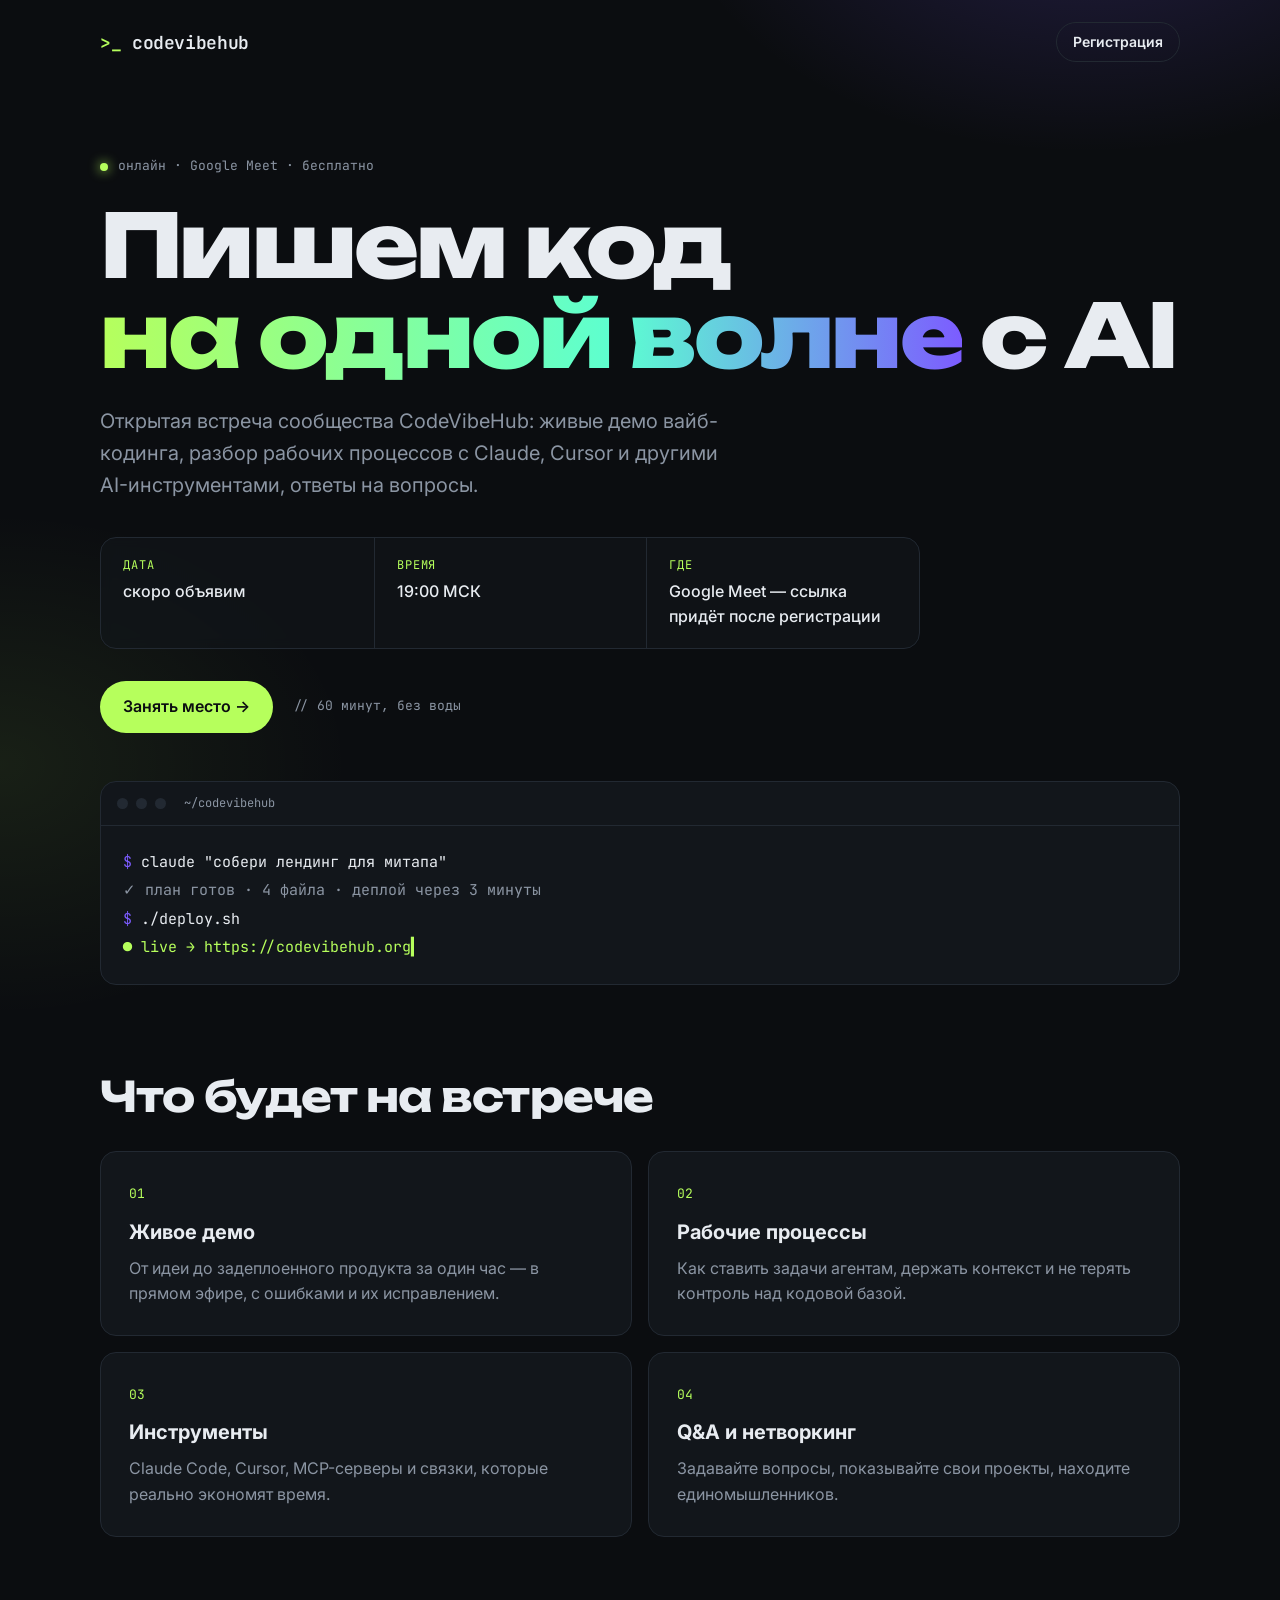
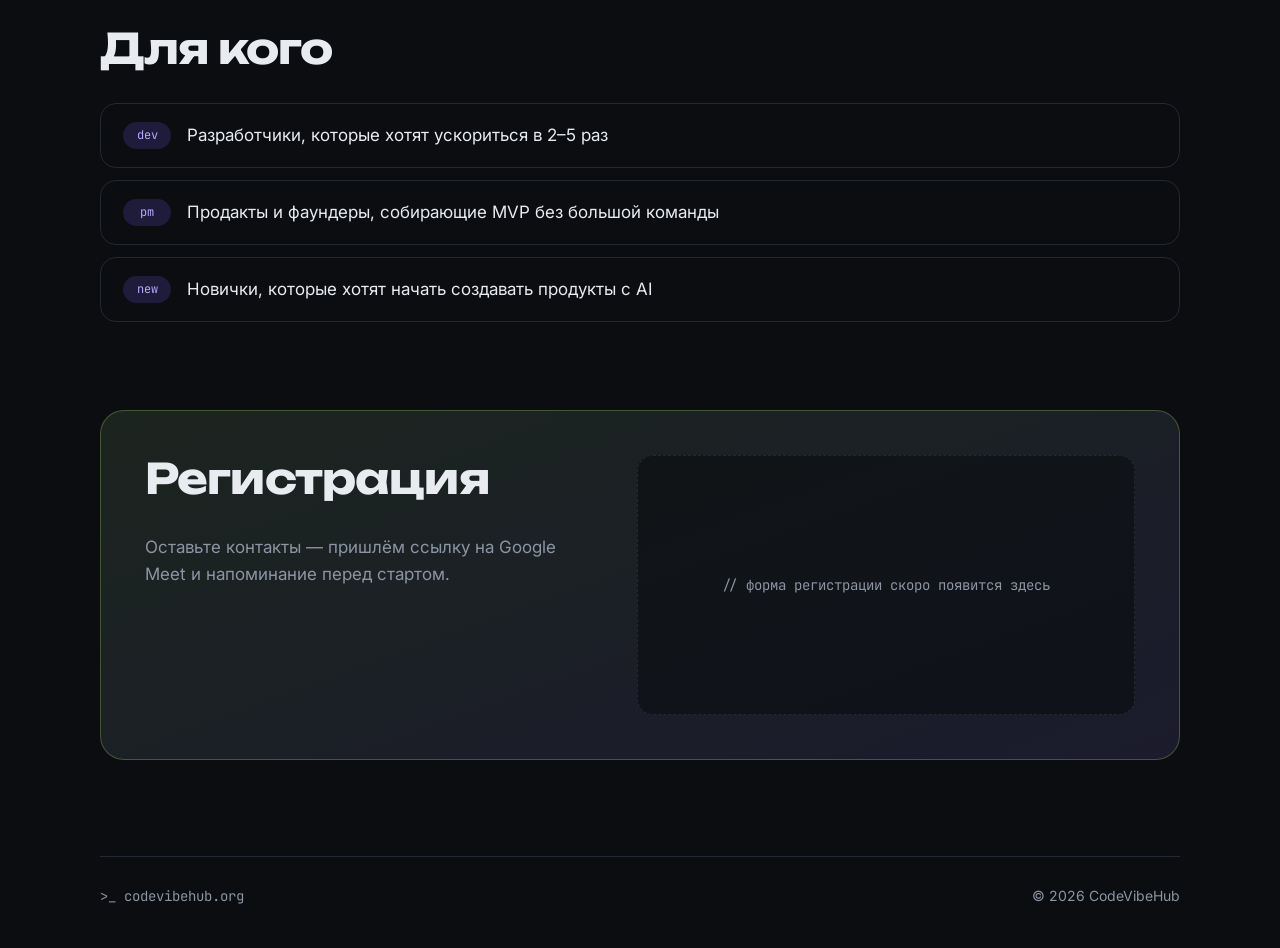
==== static/index.html @ 64872ae3 "Landing page, FastAPI app with PostgreSQL, Docker deploy" ====
<!doctype html>
<html lang="ru">
<head>
  <meta charset="utf-8">
  <meta name="viewport" content="width=device-width, initial-scale=1">
  <title>CodeVibeHub — онлайн-встреча</title>
  <meta name="description" content="CodeVibeHub — сообщество вайб-кодинга. Регистрируйтесь на бесплатную онлайн-встречу в Google Meet.">
  <meta property="og:title" content="CodeVibeHub — онлайн-встреча">
  <meta property="og:description" content="Пишем код вместе с AI. Бесплатная встреча в Google Meet.">
  <meta property="og:type" content="website">
  <meta property="og:url" content="https://codevibehub.org/">
  <meta property="og:image" content="https://codevibehub.org/static/ico.jpg">
  <link rel="icon" href="/static/ico.jpg" type="image/jpeg">
  <link rel="apple-touch-icon" href="/static/ico.jpg">
  <link rel="preconnect" href="https://fonts.googleapis.com">
  <link rel="preconnect" href="https://fonts.gstatic.com" crossorigin>
  <link href="https://fonts.googleapis.com/css2?family=JetBrains+Mono:wght@400;600&family=Unbounded:wght@500;700;800&family=Inter:wght@400;500;600&display=swap" rel="stylesheet">
  <link rel="stylesheet" href="/static/styles.css">
</head>
<body>
  <header class="nav wrap">
    <a href="/" class="logo"><span class="prompt">&gt;_</span> codevibehub</a>
    <a href="#register" class="btn btn-ghost">Регистрация</a>
  </header>

  <main>
    <!-- HERO -->
    <section class="hero wrap">
      <p class="eyebrow mono"><span class="dot"></span> онлайн · Google Meet · бесплатно</p>
      <h1>Пишем код <br><span class="accent">на одной волне</span> с AI</h1>
      <p class="lead">
        Открытая встреча сообщества CodeVibeHub: живые демо вайб-кодинга, разбор
        рабочих процессов с Claude, Cursor и другими AI-инструментами, ответы на вопросы.
      </p>

      <div class="event-card">
        <div class="event-row">
          <span class="label mono">дата</span>
          <!-- TODO: подставить реальную дату встречи -->
          <span class="value" data-event="date">скоро объявим</span>
        </div>
        <div class="event-row">
          <span class="label mono">время</span>
          <span class="value" data-event="time">19:00 МСК</span>
        </div>
        <div class="event-row">
          <span class="label mono">где</span>
          <span class="value">Google Meet — ссылка придёт после регистрации</span>
        </div>
      </div>

      <div class="cta-row">
        <a href="#register" class="btn btn-primary">Занять место →</a>
        <span class="hint mono">// 60 минут, без воды</span>
      </div>
    </section>

    <!-- TERMINAL -->
    <section class="wrap">
      <div class="terminal" aria-hidden="true">
        <div class="terminal-bar"><i></i><i></i><i></i><span class="mono">~/codevibehub</span></div>
        <pre class="mono"><span class="c">$</span> claude "собери лендинг для митапа"
<span class="m">✓ план готов · 4 файла · деплой через 3 минуты</span>
<span class="c">$</span> ./deploy.sh
<span class="ok">● live → https://codevibehub.org</span><span class="cursor">▍</span></pre>
      </div>
    </section>

    <!-- PROGRAM -->
    <section class="wrap section">
      <h2>Что будет на встрече</h2>
      <div class="grid">
        <article class="card">
          <span class="num mono">01</span>
          <h3>Живое демо</h3>
          <p>От идеи до задеплоенного продукта за один час — в прямом эфире, с ошибками и их исправлением.</p>
        </article>
        <article class="card">
          <span class="num mono">02</span>
          <h3>Рабочие процессы</h3>
          <p>Как ставить задачи агентам, держать контекст и не терять контроль над кодовой базой.</p>
        </article>
        <article class="card">
          <span class="num mono">03</span>
          <h3>Инструменты</h3>
          <p>Claude Code, Cursor, MCP-серверы и связки, которые реально экономят время.</p>
        </article>
        <article class="card">
          <span class="num mono">04</span>
          <h3>Q&amp;A и нетворкинг</h3>
          <p>Задавайте вопросы, показывайте свои проекты, находите единомышленников.</p>
        </article>
      </div>
    </section>

    <!-- AUDIENCE -->
    <section class="wrap section">
      <h2>Для кого</h2>
      <ul class="audience">
        <li><span class="tag mono">dev</span> Разработчики, которые хотят ускориться в 2–5 раз</li>
        <li><span class="tag mono">pm</span> Продакты и фаундеры, собирающие MVP без большой команды</li>
        <li><span class="tag mono">new</span> Новички, которые хотят начать создавать продукты с AI</li>
      </ul>
    </section>

    <!-- REGISTRATION -->
    <section id="register" class="wrap section">
      <div class="register">
        <div class="register-copy">
          <h2>Регистрация</h2>
          <p>Оставьте контакты — пришлём ссылку на Google Meet и напоминание перед стартом.</p>
        </div>

        <!--
          ===== FORM PLACEHOLDER =====
          Сюда встраивается форма регистрации (делается отдельно).
          - Контейнер: #registration-form — замените его содержимое.
          - Бэкенд-заглушка: POST /api/register (main.py) — сейчас отвечает 501.
          - Стили карточки уже есть: .register-form; можно использовать .btn .btn-primary.
        -->
        <div id="registration-form" class="register-form" data-placeholder="form">
          <p class="mono placeholder-note">// форма регистрации скоро появится здесь</p>
        </div>
      </div>
    </section>
  </main>

  <footer class="wrap footer">
    <span class="mono">&gt;_ codevibehub.org</span>
    <span>© 2026 CodeVibeHub</span>
  </footer>
</body>
</html>
---- static/styles.css ----
:root {
  --bg: #0b0d10;
  --bg-2: #12161b;
  --line: #222932;
  --text: #e8ecf1;
  --muted: #8b95a3;
  --accent: #b6ff5c;
  --accent-2: #7c5cff;
  --radius: 16px;
}

* { box-sizing: border-box; margin: 0; padding: 0; }
html { scroll-behavior: smooth; }

body {
  background: var(--bg);
  color: var(--text);
  font: 16px/1.6 "Inter", system-ui, sans-serif;
  -webkit-font-smoothing: antialiased;
  background-image:
    radial-gradient(600px 400px at 85% -5%, rgba(124, 92, 255, .22), transparent 70%),
    radial-gradient(500px 360px at 0% 30%, rgba(182, 255, 92, .08), transparent 70%);
  background-repeat: no-repeat;
}

a { color: inherit; text-decoration: none; }
.mono { font-family: "JetBrains Mono", ui-monospace, monospace; }
.wrap { width: min(1080px, 100% - 32px); margin-inline: auto; }

/* nav */
.nav { display: flex; justify-content: space-between; align-items: center; padding: 22px 0; }
.logo { font: 600 18px "JetBrains Mono", monospace; letter-spacing: -.02em; }
.prompt { color: var(--accent); }

/* buttons */
.btn {
  display: inline-flex; align-items: center; justify-content: center;
  padding: 12px 22px; border-radius: 999px; font-weight: 600;
  border: 1px solid transparent; cursor: pointer;
  transition: transform .15s, background .15s, border-color .15s;
}
.btn:hover { transform: translateY(-1px); }
.btn-primary { background: var(--accent); color: #0b0d10; }
.btn-primary:hover { background: #c8ff80; }
.btn-ghost { border-color: var(--line); padding: 8px 16px; font-size: 14px; }
.btn-ghost:hover { border-color: var(--accent); }

/* hero */
.hero { padding: 72px 0 48px; }
.eyebrow { color: var(--muted); font-size: 13px; display: flex; align-items: center; gap: 10px; margin-bottom: 24px; }
.dot { width: 8px; height: 8px; border-radius: 50%; background: var(--accent); box-shadow: 0 0 12px var(--accent); animation: pulse 2s infinite; }
@keyframes pulse { 50% { opacity: .35; } }

h1 {
  font: 800 clamp(40px, 7.5vw, 88px)/1.02 "Unbounded", sans-serif;
  letter-spacing: -.03em; margin-bottom: 24px;
}
.accent {
  background: linear-gradient(90deg, var(--accent), #5cffd1 60%, var(--accent-2));
  -webkit-background-clip: text; background-clip: text; color: transparent;
}
.lead { color: var(--muted); font-size: clamp(17px, 2vw, 20px); max-width: 640px; margin-bottom: 36px; }

.event-card {
  display: grid; grid-template-columns: repeat(3, 1fr);
  border: 1px solid var(--line); border-radius: var(--radius);
  background: rgba(18, 22, 27, .7); backdrop-filter: blur(6px);
  margin-bottom: 32px; max-width: 820px;
}
.event-row { padding: 18px 22px; display: flex; flex-direction: column; gap: 4px; }
.event-row + .event-row { border-left: 1px solid var(--line); }
.label { color: var(--accent); font-size: 12px; text-transform: uppercase; letter-spacing: .08em; }
.value { font-weight: 500; }

.cta-row { display: flex; align-items: center; gap: 20px; flex-wrap: wrap; }
.hint { color: var(--muted); font-size: 13px; }

/* terminal */
.terminal { border: 1px solid var(--line); border-radius: var(--radius); background: var(--bg-2); overflow: hidden; }
.terminal-bar { display: flex; align-items: center; gap: 8px; padding: 12px 16px; border-bottom: 1px solid var(--line); }
.terminal-bar i { width: 11px; height: 11px; border-radius: 50%; background: var(--line); }
.terminal-bar span { margin-left: 10px; color: var(--muted); font-size: 12px; }
.terminal pre { padding: 22px; font-size: clamp(12px, 1.6vw, 15px); line-height: 1.9; overflow-x: auto; white-space: pre-wrap; }
.terminal .c { color: var(--accent-2); }
.terminal .m { color: var(--muted); }
.terminal .ok { color: var(--accent); }
.cursor { animation: blink 1s steps(1) infinite; color: var(--accent); }
@keyframes blink { 50% { opacity: 0; } }

/* sections */
.section { padding: 88px 0 0; }
h2 { font: 700 clamp(28px, 4vw, 42px)/1.1 "Unbounded", sans-serif; letter-spacing: -.02em; margin-bottom: 32px; }

.grid { display: grid; grid-template-columns: repeat(2, 1fr); gap: 16px; }
.card {
  border: 1px solid var(--line); border-radius: var(--radius); padding: 28px;
  background: var(--bg-2); transition: border-color .2s;
}
.card:hover { border-color: rgba(182, 255, 92, .4); }
.num { color: var(--accent); font-size: 13px; }
.card h3 { font-size: 20px; margin: 10px 0 8px; }
.card p { color: var(--muted); }

.audience { list-style: none; display: grid; gap: 12px; }
.audience li {
  display: flex; align-items: center; gap: 16px;
  padding: 18px 22px; border: 1px solid var(--line); border-radius: var(--radius); font-size: 17px;
}
.tag {
  flex-shrink: 0; min-width: 48px; text-align: center; font-size: 12px;
  padding: 4px 10px; border-radius: 999px; background: rgba(124, 92, 255, .18); color: #b9a8ff;
}

/* registration */
.register {
  display: grid; grid-template-columns: 1fr 1.1fr; gap: 40px; align-items: start;
  padding: 44px; border-radius: 24px;
  border: 1px solid rgba(182, 255, 92, .25);
  background: linear-gradient(160deg, rgba(182, 255, 92, .06), rgba(124, 92, 255, .08)), var(--bg-2);
}
.register-copy p { color: var(--muted); font-size: 17px; }
.register-form {
  min-height: 260px; border-radius: var(--radius);
  border: 1px dashed var(--line); background: rgba(11, 13, 16, .6);
  padding: 28px; display: flex; flex-direction: column; justify-content: center;
}
.placeholder-note { color: var(--muted); font-size: 14px; text-align: center; }

/* footer */
.footer {
  display: flex; justify-content: space-between; flex-wrap: wrap; gap: 12px;
  margin-top: 96px; padding: 28px 0 40px; border-top: 1px solid var(--line);
  color: var(--muted); font-size: 14px;
}

@media (max-width: 760px) {
  .hero { padding-top: 40px; }
  .event-card { grid-template-columns: 1fr; }
  .event-row + .event-row { border-left: 0; border-top: 1px solid var(--line); }
  .grid, .register { grid-template-columns: 1fr; }
  .register { padding: 24px; gap: 24px; }
  .section { padding-top: 64px; }
}
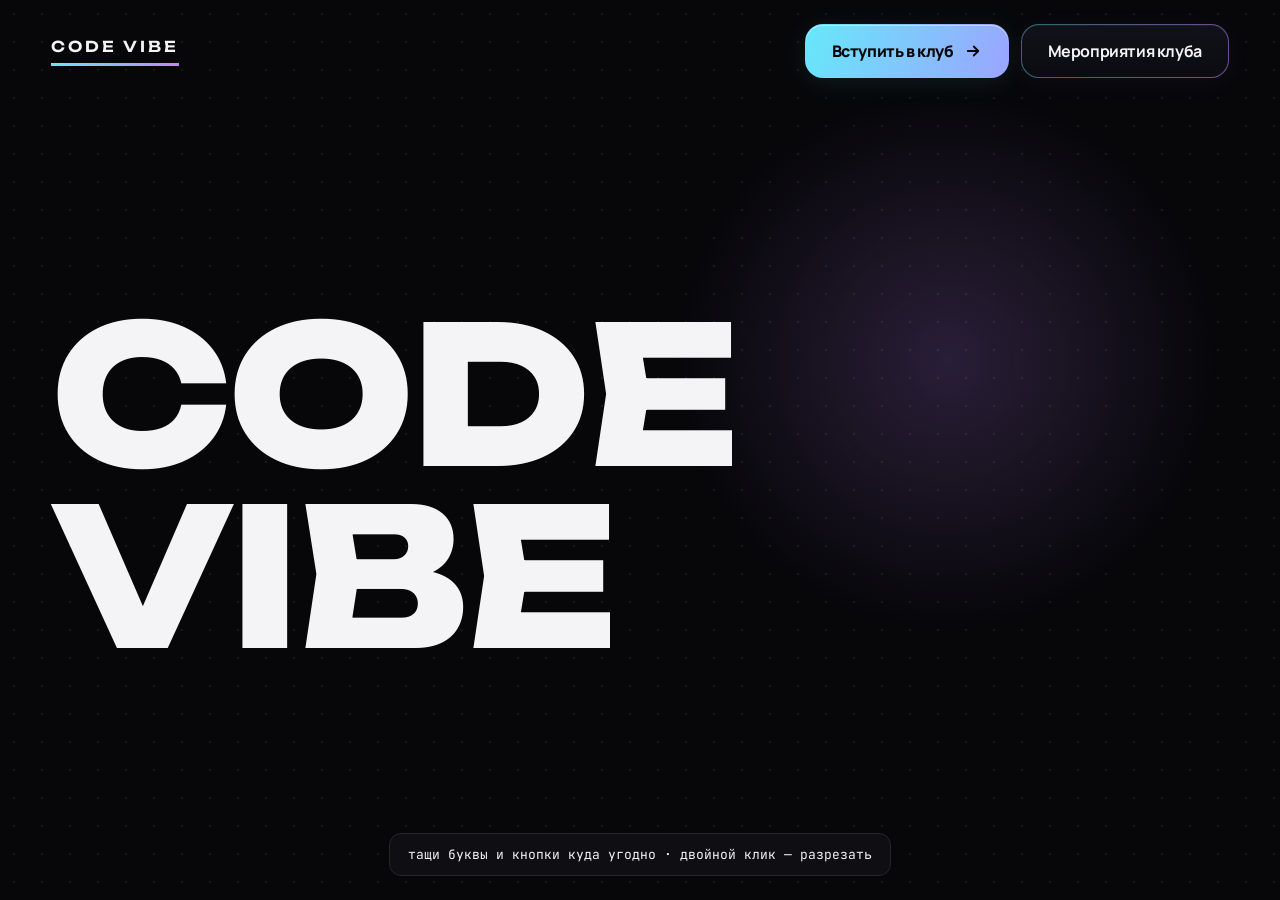
==== commit 36129a20: "Interactive landing page with live multiplayer layer - New start page from the Code Vibe design: let" ====
--- a/static/index.html
+++ b/static/index.html
@@ -3,131 +3,79 @@
 <head>
   <meta charset="utf-8">
   <meta name="viewport" content="width=device-width, initial-scale=1">
-  <title>CodeVibeHub — онлайн-встреча</title>
-  <meta name="description" content="CodeVibeHub — сообщество вайб-кодинга. Регистрируйтесь на бесплатную онлайн-встречу в Google Meet.">
-  <meta property="og:title" content="CodeVibeHub — онлайн-встреча">
-  <meta property="og:description" content="Пишем код вместе с AI. Бесплатная встреча в Google Meet.">
+  <title>Code Vibe — клуб вайб-кодинга</title>
+  <meta name="description" content="Code Vibe — сообщество вайб-кодинга: пишем продукты вместе с AI. Без скучной теории — только реальные инсайты, демо и встречи.">
+  <link rel="canonical" href="https://codevibehub.org/">
+  <meta name="theme-color" content="#07070A">
+
   <meta property="og:type" content="website">
+  <meta property="og:locale" content="ru_RU">
+  <meta property="og:site_name" content="Code Vibe">
+  <meta property="og:title" content="Code Vibe — клуб вайб-кодинга">
+  <meta property="og:description" content="Vibe-coding без скучной теории — только реальные инсайты.">
   <meta property="og:url" content="https://codevibehub.org/">
   <meta property="og:image" content="https://codevibehub.org/static/ico.jpg">
+  <meta name="twitter:card" content="summary">
+
   <link rel="icon" href="/static/ico.jpg" type="image/jpeg">
   <link rel="apple-touch-icon" href="/static/ico.jpg">
   <link rel="preconnect" href="https://fonts.googleapis.com">
   <link rel="preconnect" href="https://fonts.gstatic.com" crossorigin>
-  <link href="https://fonts.googleapis.com/css2?family=JetBrains+Mono:wght@400;600&family=Unbounded:wght@500;700;800&family=Inter:wght@400;500;600&display=swap" rel="stylesheet">
-  <link rel="stylesheet" href="/static/styles.css">
+  <link href="https://fonts.googleapis.com/css2?family=Unbounded:wght@600;800&family=Manrope:wght@400;500;700;800&family=JetBrains+Mono:wght@400;700&display=swap" rel="stylesheet">
+  <link rel="stylesheet" href="/static/landing/landing.css">
+
+  <script type="application/ld+json">
+  {
+    "@context": "https://schema.org",
+    "@type": "Organization",
+    "name": "Code Vibe",
+    "alternateName": "CodeVibeHub",
+    "url": "https://codevibehub.org/",
+    "logo": "https://codevibehub.org/static/ico.jpg",
+    "description": "Сообщество вайб-кодинга: создаём продукты вместе с AI."
+  }
+  </script>
+  <!-- Интерактив только для лендинга: модули из static/landing/ работают лишь при <body data-landing>. -->
+  <script src="/static/landing/magnets.js" defer></script>
+  <script src="/static/landing/paint.js" defer></script>
+  <script src="/static/landing/fire.js" defer></script>
+  <script src="/static/landing/live.js" defer></script>
 </head>
-<body>
-  <header class="nav wrap">
-    <a href="/" class="logo"><span class="prompt">&gt;_</span> codevibehub</a>
-    <a href="#register" class="btn btn-ghost">Регистрация</a>
+<body data-landing>
+  <div class="grid-bg" aria-hidden="true"></div>
+  <div class="glow" aria-hidden="true"></div>
+
+  <header class="top">
+    <a href="/" class="logo" data-swap="buttons">
+      <span>CODE VIBE</span>
+      <span class="sheen"></span>
+    </a>
+    <div class="actions">
+      <a class="btn btn-primary" data-swap="buttons" href="#telegram"><span class="radio-waves" aria-hidden="true"><i></i><i></i><i></i></span>Вступить в клуб
+        <svg width="18" height="18" viewBox="0 0 24 24" fill="none" stroke="currentColor" stroke-width="2.4" stroke-linecap="round" stroke-linejoin="round" aria-hidden="true"><path d="M5 12h14"/><path d="M13 6l6 6-6 6"/></svg>
+      </a>
+      <a class="btn btn-ghost" data-swap="buttons" href="#telegram"><span class="flames" aria-hidden="true"><i style="--n:0"></i><i style="--n:1"></i><i style="--n:2"></i><i style="--n:3"></i><i style="--n:4"></i><i style="--n:5"></i><i style="--n:6"></i><i style="--n:7"></i><i style="--n:8"></i></span>Мероприятия клуба</a>
+    </div>
+
   </header>
 
-  <main>
-    <!-- HERO -->
-    <section class="hero wrap">
-      <p class="eyebrow mono"><span class="dot"></span> онлайн · Google Meet · бесплатно</p>
-      <h1>Пишем код <br><span class="accent">на одной волне</span> с AI</h1>
-      <p class="lead">
-        Открытая встреча сообщества CodeVibeHub: живые демо вайб-кодинга, разбор
-        рабочих процессов с Claude, Cursor и другими AI-инструментами, ответы на вопросы.
-      </p>
+  <main class="hero">
+    <!-- Буквы и кнопки (data-swap) — «магниты»: landing/magnets.js даёт утащить их в любую точку
+         экрана, landing/paint.js — разрезать букву на куски. Без JS (и для поисковиков) это обычный HTML. -->
 
-      <div class="event-card">
-        <div class="event-row">
-          <span class="label mono">дата</span>
-          <!-- TODO: подставить реальную дату встречи -->
-          <span class="value" data-event="date">скоро объявим</span>
-        </div>
-        <div class="event-row">
-          <span class="label mono">время</span>
-          <span class="value" data-event="time">19:00 МСК</span>
-        </div>
-        <div class="event-row">
-          <span class="label mono">где</span>
-          <span class="value">Google Meet — ссылка придёт после регистрации</span>
-        </div>
-      </div>
+    <h1 class="title">
+      <span class="line">CODE</span>
+      <span class="line">VIBE</span>
+    </h1>
 
-      <div class="cta-row">
-        <a href="#register" class="btn btn-primary">Занять место →</a>
-        <span class="hint mono">// 60 минут, без воды</span>
-      </div>
-    </section>
 
-    <!-- TERMINAL -->
-    <section class="wrap">
-      <div class="terminal" aria-hidden="true">
-        <div class="terminal-bar"><i></i><i></i><i></i><span class="mono">~/codevibehub</span></div>
-        <pre class="mono"><span class="c">$</span> claude "собери лендинг для митапа"
-<span class="m">✓ план готов · 4 файла · деплой через 3 минуты</span>
-<span class="c">$</span> ./deploy.sh
-<span class="ok">● live → https://codevibehub.org</span><span class="cursor">▍</span></pre>
-      </div>
-    </section>
 
-    <!-- PROGRAM -->
-    <section class="wrap section">
-      <h2>Что будет на встрече</h2>
-      <div class="grid">
-        <article class="card">
-          <span class="num mono">01</span>
-          <h3>Живое демо</h3>
-          <p>От идеи до задеплоенного продукта за один час — в прямом эфире, с ошибками и их исправлением.</p>
-        </article>
-        <article class="card">
-          <span class="num mono">02</span>
-          <h3>Рабочие процессы</h3>
-          <p>Как ставить задачи агентам, держать контекст и не терять контроль над кодовой базой.</p>
-        </article>
-        <article class="card">
-          <span class="num mono">03</span>
-          <h3>Инструменты</h3>
-          <p>Claude Code, Cursor, MCP-серверы и связки, которые реально экономят время.</p>
-        </article>
-        <article class="card">
-          <span class="num mono">04</span>
-          <h3>Q&amp;A и нетворкинг</h3>
-          <p>Задавайте вопросы, показывайте свои проекты, находите единомышленников.</p>
-        </article>
-      </div>
-    </section>
 
-    <!-- AUDIENCE -->
-    <section class="wrap section">
-      <h2>Для кого</h2>
-      <ul class="audience">
-        <li><span class="tag mono">dev</span> Разработчики, которые хотят ускориться в 2–5 раз</li>
-        <li><span class="tag mono">pm</span> Продакты и фаундеры, собирающие MVP без большой команды</li>
-        <li><span class="tag mono">new</span> Новички, которые хотят начать создавать продукты с AI</li>
-      </ul>
-    </section>
 
-    <!-- REGISTRATION -->
-    <section id="register" class="wrap section">
-      <div class="register">
-        <div class="register-copy">
-          <h2>Регистрация</h2>
-          <p>Оставьте контакты — пришлём ссылку на Google Meet и напоминание перед стартом.</p>
-        </div>
-
-        <!--
-          ===== FORM PLACEHOLDER =====
-          Сюда встраивается форма регистрации (делается отдельно).
-          - Контейнер: #registration-form — замените его содержимое.
-          - Бэкенд-заглушка: POST /api/register (main.py) — сейчас отвечает 501.
-          - Стили карточки уже есть: .register-form; можно использовать .btn .btn-primary.
-        -->
-        <div id="registration-form" class="register-form" data-placeholder="form">
-          <p class="mono placeholder-note">// форма регистрации скоро появится здесь</p>
-        </div>
-      </div>
-    </section>
   </main>
 
-  <footer class="wrap footer">
-    <span class="mono">&gt;_ codevibehub.org</span>
-    <span>© 2026 CodeVibeHub</span>
-  </footer>
+
+
+  <div class="toast" role="status" aria-live="polite"></div>
 </body>
 </html>
--- a/static/landing/landing.css
+++ b/static/landing/landing.css
@@ -0,0 +1,341 @@
+:root {
+  --bg: #07070A;
+  --fg: #F4F4F6;
+  --muted: #A3A3B2;
+  --line: #24242E;
+  --a: #67E8F9;
+  --b: #C084FC;
+  --pad: clamp(16px, 4vw, 56px);
+}
+/* Палитры: magnets.js ставит data-pal на <html> (пасхалки). */
+html[data-pal="sunset"] { --a: #FF8A4C; --b: #FF3DA5; }
+html[data-pal="acid"]   { --a: #D4FF3A; --b: #3AFFB4; }
+
+* { box-sizing: border-box; }
+[hidden] { display: none !important; }
+html, body { margin: 0; }
+body {
+  min-height: 100vh;
+  display: flex;
+  flex-direction: column;
+  background: var(--bg);
+  color: var(--fg);
+  font-family: 'Manrope', system-ui, sans-serif;
+  overflow-x: hidden;
+}
+a { color: inherit; }
+:focus-visible { outline: 2px solid var(--fg); outline-offset: 3px; }
+
+/* ---- фон ---- */
+.grid-bg {
+  position: fixed; inset: 0; pointer-events: none;
+  background-image: radial-gradient(rgba(255,255,255,.07) 1px, transparent 1px);
+  background-size: 28px 28px;
+  animation: drift 6s linear infinite;
+}
+.glow {
+  position: fixed; left: 0; top: 0; width: 620px; height: 620px; margin: -310px 0 0 -310px;
+  border-radius: 50%; pointer-events: none;
+  background: radial-gradient(circle, color-mix(in srgb, var(--b) 19%, transparent) 0%, transparent 62%);
+  transform: translate(74vw, 40vh);
+  transition: transform .3s ease-out;
+}
+
+/* ---- шапка ---- */
+.top {
+  position: relative; z-index: 2;
+  display: flex; align-items: center; justify-content: space-between; gap: 16px;
+  padding: 24px var(--pad);
+}
+.logo { display: inline-flex; flex-direction: column; gap: 7px; text-decoration: none; }
+.logo span:first-child { font: 600 15px 'Unbounded', sans-serif; letter-spacing: .2em; }
+.sheen {
+  display: block; height: 3px; width: 100%;
+  background-image: linear-gradient(90deg, var(--a), var(--b), var(--a));
+  background-size: 200% 100%;
+  animation: sheen 3s linear infinite;
+}
+.pill {
+  padding: 12px 18px; border: 1px solid #2A2A35; border-radius: 999px;
+  font-weight: 700; font-size: 14px; text-decoration: none;
+}
+
+/* ---- hero ---- */
+.hero {
+  position: relative; z-index: 2; flex: 1;
+  width: 100%; max-width: 1440px; margin: 0 auto;
+  padding: 24px var(--pad) 56px;
+  display: flex; flex-direction: column; justify-content: center; gap: 28px;
+}
+.badge {
+  align-self: flex-start; margin: 0;
+  display: inline-flex; align-items: center; gap: 10px;
+  padding: 9px 14px; border: 1px solid #23232D; border-radius: 999px;
+  font: 13px 'JetBrains Mono', monospace; color: #B4B4C2; background: rgba(7,7,10,.6);
+}
+.dot { width: 8px; height: 8px; border-radius: 50%; background: var(--a); animation: pulse 1.6s ease-in-out infinite; }
+
+.title {
+  margin: 0;
+  font: 800 clamp(72px, 15vw, 220px)/.95 'Unbounded', sans-serif;
+  letter-spacing: -.02em;
+}
+.title .line { display: flex; flex-wrap: wrap; }
+.sheen-wide { height: 6px; width: min(440px, 70%); }
+.lead { margin: 0; max-width: 560px; font-size: clamp(18px, 1.6vw, 22px); line-height: 1.5; color: #C9C9D4; }
+
+.actions { display: flex; flex-wrap: wrap; gap: 12px; }
+.btn {
+  display: inline-flex; align-items: center; gap: 10px; min-height: 52px;
+  padding: 0 26px; border-radius: 999px;
+  font-weight: 800; font-size: 16px; text-decoration: none;
+}
+.btn-primary { background-image: linear-gradient(90deg, var(--a), var(--b)); color: var(--bg); }
+.btn-ghost { border: 1px solid #2E2E3A; background: rgba(7,7,10,.6); font-weight: 700; }
+
+.hint { margin: 0; min-height: 44px; display: flex; align-items: center; font: 13px 'JetBrains Mono', monospace; color: #8A8A97; }
+.remix { display: inline-flex; flex-wrap: wrap; align-items: center; gap: 4px 14px; }
+.remix b { color: var(--a); }
+.link-btn {
+  min-height: 44px; padding: 0 4px; border: 0; background: none; cursor: pointer;
+  font: inherit; color: var(--fg); text-decoration: underline; text-underline-offset: 3px;
+}
+
+/* ---- плитки (включает magnets.js) ---- */
+.tile {
+  display: inline-block; position: relative;
+  cursor: grab; touch-action: none; user-select: none; -webkit-user-select: none;
+  transition: color .25s ease;
+}
+.tile:hover { color: var(--a); }
+[data-swap] { cursor: grab; touch-action: none; user-select: none; -webkit-user-select: none; -webkit-user-drag: none; }
+.is-dragging { cursor: grabbing !important; }
+.is-dragging .tile, .is-dragging [data-swap] { cursor: grabbing; }
+.lifted {
+  z-index: 10; opacity: .9;
+  filter: drop-shadow(0 18px 30px color-mix(in srgb, var(--b) 45%, transparent));
+}
+/* ---- разрезанные буквы и рисование (paint.js) ---- */
+.tile.sliced .ghost { visibility: hidden; }
+/* разрезанную букву хватают только за куски: у каждого свой clip-path, по нему и попадание */
+.tile.sliced { pointer-events: none; }
+.tile.sliced .piece { pointer-events: auto; cursor: grab; }
+.tile .piece.dragging { transition: none; cursor: grabbing; filter: drop-shadow(0 14px 24px color-mix(in srgb, var(--b) 45%, transparent)); }
+.tile .piece {
+  position: absolute; inset: 0; pointer-events: none;
+  transition: transform .35s cubic-bezier(.2,.8,.2,1);
+}
+.paint-layer { position: fixed; inset: 0; width: 100%; height: 100%; z-index: 5; pointer-events: none; }
+.is-painting, .is-painting * { cursor: crosshair !important; }
+.is-cutting, .is-cutting * { cursor: cell !important; }
+
+.keys {
+  margin: 0; display: flex; flex-wrap: wrap; gap: 8px 18px;
+  font: 12px 'JetBrains Mono', monospace; color: #8A8A97;
+}
+.keys kbd {
+  display: inline-block; min-width: 22px; padding: 2px 6px; margin-right: 4px;
+  border: 1px solid #2A2A35; border-bottom-width: 2px; border-radius: 6px;
+  font: inherit; color: var(--fg); text-align: center;
+}
+/* рисование и нож — с мышью и клавиатурой; на тач-экранах подсказку не показываем */
+@media (hover: none), (pointer: coarse) { .keys { display: none; } }
+
+.landed { animation: land .35s cubic-bezier(.2,.8,.2,1); }
+.title.win .tile { animation: wave .9s cubic-bezier(.2,.8,.2,1) both; animation-delay: calc(var(--i) * 60ms); }
+
+/* ---- бегущая строка ---- */
+.ticker {
+  position: relative; z-index: 2; overflow: hidden; padding: 20px 0;
+  border-block: 1px solid #1A1A22; background: rgba(7,7,10,.7);
+}
+.ticker-track { display: flex; width: max-content; animation: marquee 30s linear infinite; }
+.ticker-track span {
+  display: inline-flex; align-items: center; gap: 28px; padding-right: 28px;
+  font: 800 28px 'Unbounded', sans-serif; white-space: nowrap;
+}
+.ticker-track span:nth-child(even) { color: #3A3A48; }
+.ticker-track span::after { content: "✦"; color: var(--a); font-size: 20px; }
+
+.foot {
+  position: relative; z-index: 2;
+  display: flex; flex-wrap: wrap; justify-content: space-between; gap: 12px;
+  padding: 22px var(--pad); font: 12px 'JetBrains Mono', monospace; color: #8A8A97;
+}
+
+.toast {
+  position: fixed; left: 50%; bottom: 24px; z-index: 20;
+  transform: translate(-50%, 20px); opacity: 0; pointer-events: none;
+  padding: 12px 18px; border-radius: 12px; border: 1px solid var(--line);
+  background: #0E0E13; font: 13px 'JetBrains Mono', monospace;
+  transition: opacity .25s, transform .25s;
+}
+.toast.show { opacity: 1; transform: translate(-50%, 0); }
+
+@keyframes drift { to { background-position: 28px 28px; } }
+@keyframes sheen { to { background-position: 200% 50%; } }
+@keyframes marquee { to { transform: translateX(-50%); } }
+@keyframes pulse { 50% { opacity: .35; transform: scale(.7); } }
+@keyframes land { 0% { transform: scale(1.15); } 100% { transform: none; } }
+@keyframes wave { 40% { transform: translateY(-.18em) rotate(-4deg); } }
+
+@media (prefers-reduced-motion: reduce) {
+  *, *::before, *::after { animation: none !important; transition: none !important; }
+}
+
+@media (max-width: 760px) {
+  .top { flex-wrap: wrap; }
+  .top .actions { width: 100%; }
+  .top .btn { min-height: 44px; padding: 0 18px; font-size: 14px; }
+}
+
+/* Кнопки верхней панели */
+.top .btn {
+  position: relative;
+  isolation: isolate;
+  overflow: hidden;
+  border: 1px solid transparent;
+  min-height: 54px;
+  border-radius: 18px;
+  letter-spacing: -.025em;
+  transition: transform .25s ease, box-shadow .3s ease, border-color .3s ease;
+}
+.top .btn-primary {
+  background: linear-gradient(110deg, var(--a), #98A8FF, var(--b), var(--a));
+  background-size: 300% 100%;
+  animation: button-flow 8s ease infinite;
+  box-shadow: inset 0 1px 0 #FFFFFF70, 0 4px 24px #67E8F918;
+}
+.top .btn::before {
+  content: '';
+  position: absolute;
+  inset: 0;
+  z-index: -1;
+  pointer-events: none;
+  background: linear-gradient(110deg, transparent 25%, #FFFFFF30 48%, transparent 70%);
+  transform: translateX(-140%);
+  animation: button-glint 7s ease-in-out infinite;
+}
+.top .btn-ghost {
+  background: linear-gradient(#111119, #0B0B11) padding-box,
+    linear-gradient(110deg, #67E8F970, #C084FC90, #FFFFFF20, #67E8F970) border-box;
+  background-size: 100% 100%, 300% 100%;
+  animation: button-flow 8s ease infinite reverse;
+  box-shadow: inset 0 1px 0 #FFFFFF0D, 0 4px 24px #C084FC0D;
+}
+.top .btn-ghost::before { animation-delay: 1.5s; opacity: .45; }
+.top .btn svg { transition: transform .25s ease; }
+@media (hover: hover) {
+  .top .btn:hover { transform: translateY(-3px); }
+  .top .btn-primary:hover { box-shadow: 0 8px 32px #67E8F930, 0 0 20px #C084FC20; }
+  .top .btn-ghost:hover { box-shadow: 0 8px 28px #C084FC25; border-color: #C084FC80; }
+  .top .btn:hover svg { transform: translateX(4px); }
+}
+.top .btn:active { transform: translateY(1px) scale(.97); }
+@keyframes button-flow {
+  0%, 100% { background-position: 0% 50%; }
+  50% { background-position: 100% 50%; }
+}
+@keyframes button-glint {
+  0%, 65% { transform: translateX(-140%); }
+  90%, 100% { transform: translateX(140%); }
+}
+
+/* Импульс и огонь при наведении */
+.top .btn::after {
+  content: ''; position: absolute; inset: -18px; border-radius: 28px;
+  pointer-events: none; opacity: 0; z-index: -2;
+  transition: opacity .25s ease;
+}
+@media (hover: hover) {
+  .top .btn-primary:hover, .top .btn-primary:focus-visible {
+    overflow: visible; transform: translateY(-4px) rotate(-2deg) scale(1.04);
+    background-size: 300% 100%; animation: button-flow 1.2s ease infinite;
+    box-shadow: 0 0 0 1px #FFFFFF80, 0 0 24px #67E8F980, 0 0 60px #C084FC50;
+  }
+  .top .btn-primary:hover::after, .top .btn-primary:focus-visible::after {
+    opacity: 1; border: 1px solid #67E8F980;
+    animation: neon-pulse 1.1s ease-out infinite;
+  }
+  .top .btn-primary:hover svg { transform: translateX(6px) rotate(-35deg) scale(1.25); }
+  .top .btn-ghost:hover, .top .btn-ghost:focus-visible {
+    overflow: visible; transform: translateY(-4px) rotate(1deg);
+    border-color: #FFB45E; color: #FFF5DF;
+    background: linear-gradient(0deg, #862D0D, #25130F 80%) padding-box;
+    box-shadow: inset 0 -5px 18px #FF6A0030, 0 0 20px #FF6A0060, 0 -14px 35px #FF450030;
+  }
+  .top .btn-ghost:hover::after, .top .btn-ghost:focus-visible::after {
+    opacity: 1; inset: -28px -10px -8px;
+    background: radial-gradient(ellipse at 12% 80%, #FFBB32 0%, #FF5500A0 15%, transparent 32%),
+      radial-gradient(ellipse at 36% 70%, #FF7700B0, transparent 35%),
+      radial-gradient(ellipse at 65% 80%, #FFCE51, #FF450080 20%, transparent 40%),
+      radial-gradient(ellipse at 90% 70%, #FF6500B0, transparent 35%);
+    filter: blur(9px); transform-origin: center bottom;
+    animation: flame-dance .65s ease-in-out infinite alternate;
+  }
+  .top .btn-ghost:hover::before { animation: none; opacity: .4; transform: none; }
+}
+@keyframes neon-pulse {
+  from { transform: scale(.9); opacity: .9; }
+  to { transform: scale(1.18, 1.5); opacity: 0; }
+}
+@keyframes flame-dance {
+  0% { transform: scale(1, .85) skewX(-4deg); filter: blur(8px); }
+  50% { transform: scale(.98, 1.12) skewX(3deg); filter: blur(6px); }
+  100% { transform: scale(1.03, 1.25) skewX(-2deg); filter: blur(10px); }
+}
+
+/* ---- живой слой: курсоры других посетителей (live.js) ---- */
+.live-layer { position: absolute; left: 0; top: 0; width: 0; height: 0; z-index: 6; pointer-events: none; }
+.live-cursor {
+  position: absolute; left: 0; top: 0; display: flex; align-items: flex-start; gap: 2px;
+  color: var(--c); transition: transform .12s linear, opacity .4s;
+}
+.live-cursor span {
+  margin-top: 14px; padding: 3px 8px; border-radius: 999px; background: var(--c); color: var(--bg);
+  font: 700 11px 'JetBrains Mono', monospace; white-space: nowrap;
+}
+.live-cursor.idle { opacity: 0; }
+[data-online] { color: var(--a); }
+.top .btn-primary:hover::before,
+.top .btn-primary:focus-visible::before { animation: none; opacity: 0; }
+
+.radio-waves, .flames { position: absolute; inset: 0; pointer-events: none; z-index: -1; opacity: 0; transition: opacity .2s; }
+.radio-waves i { position: absolute; inset: 0; border: 2px solid #67E8F9; border-radius: 20px; opacity: 0; }
+.flames i {
+  position: absolute; left: calc(4% + var(--n) * 10%); bottom: 70%;
+  width: 24px; height: 48px; border-radius: 80% 5% 65% 35%;
+  background: radial-gradient(ellipse at 60% 85%, #FFF6AC 0%, #FFCA35 22%, #FF6B08 48%, #F32B0080 70%, transparent 78%);
+  transform-origin: center bottom; filter: drop-shadow(0 0 5px #FF5A00);
+}
+@media (hover: hover) {
+  .top .btn-primary:is(:hover, :focus-visible)::after,
+  .top .btn-ghost:is(:hover, :focus-visible)::after { display: none; }
+  .top .btn:is(:hover, :focus-visible) .radio-waves,
+  .top .btn:is(:hover, :focus-visible) .flames { opacity: 1; }
+  .top .btn:is(:hover, :focus-visible) .radio-waves i { animation: radio-expand 2.1s linear infinite; }
+  .radio-waves i:nth-child(2) { animation-delay: -.7s !important; }
+  .radio-waves i:nth-child(3) { animation-delay: -1.4s !important; }
+  .top .btn:is(:hover, :focus-visible) .flames i { animation: fire-rise .85s ease-in-out infinite alternate; animation-delay: calc(var(--n) * -.19s); }
+}
+@keyframes radio-expand {
+  0% { inset: -1px; opacity: .9; border-color: #67E8F9; }
+  100% { inset: -50px -65px; opacity: 0; border-radius: 65px; border-color: #C084FC; }
+}
+@keyframes fire-rise {
+  0% { transform: scale(.8, .55) rotate(-16deg); opacity: .7; }
+  45% { transform: scale(1, 1.15) rotate(8deg); opacity: 1; }
+  100% { transform: scale(.7, 1.5) rotate(-8deg); opacity: .85; }
+}
+.flames i { height: 28px; bottom: 60%; }
+
+.fire-canvas { position: fixed; inset: 0; width: 100%; height: 100%; pointer-events: none; z-index: 1; }
+.top .flames { display: none; }
+@keyframes radio-expand {
+  0% { inset: -1px; opacity: .85; border-color: #67E8F9; }
+  65% { opacity: .45; }
+  100% { inset: -170px -210px; opacity: 0; border-radius: 190px; border-color: #C084FC; }
+}
+.top .btn:is(:hover, :focus-visible) .radio-waves i { animation-duration: 3s; }
+.radio-waves i:nth-child(2) { animation-delay: -1s !important; }
+.radio-waves i:nth-child(3) { animation-delay: -2s !important; }
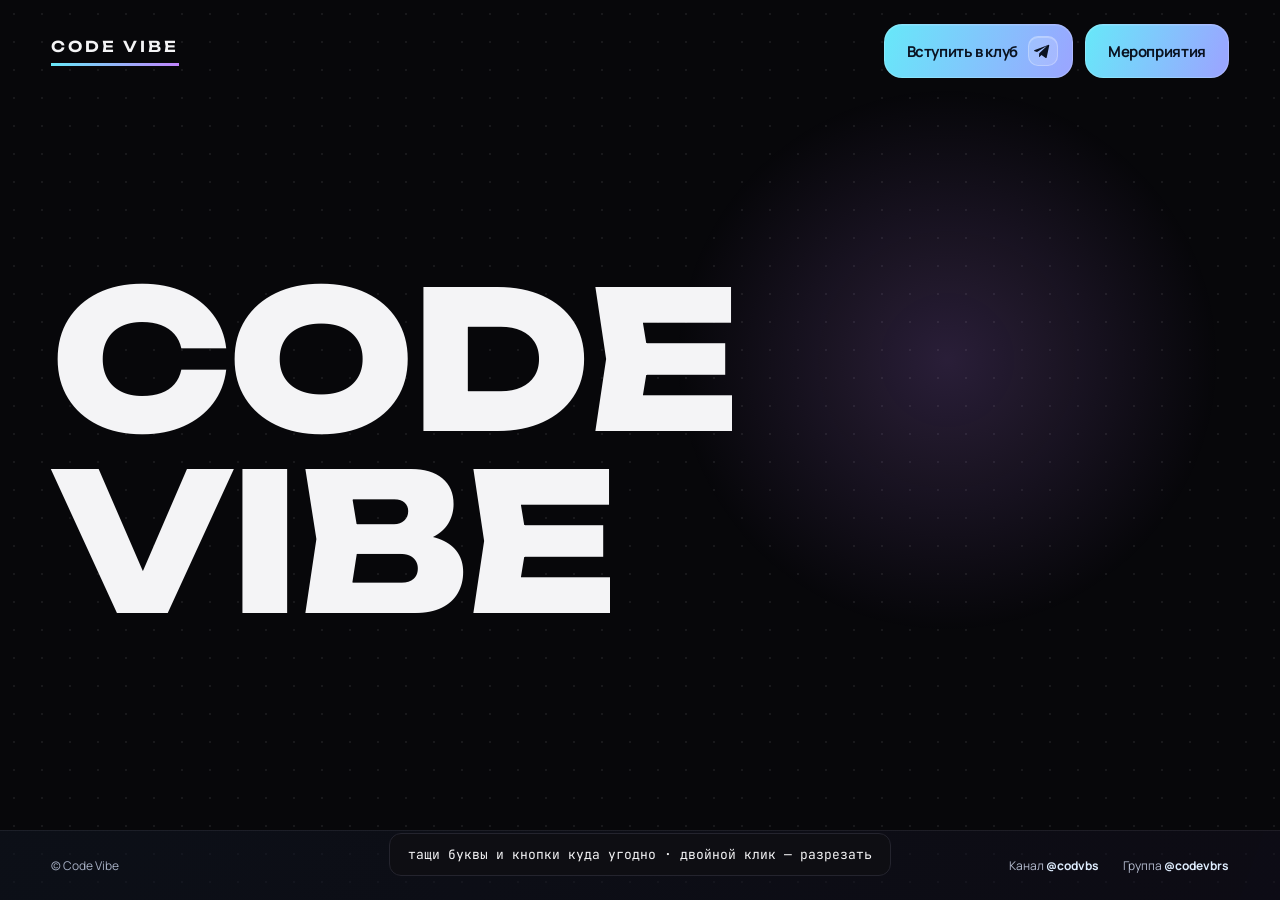
==== commit a82d7a2a: "Events, Google login, security hardening, GA with cookie consent - Events: /events/ listing and page" ====
--- a/static/index.html
+++ b/static/index.html
@@ -23,6 +23,7 @@
   <link rel="preconnect" href="https://fonts.gstatic.com" crossorigin>
   <link href="https://fonts.googleapis.com/css2?family=Unbounded:wght@600;800&family=Manrope:wght@400;500;700;800&family=JetBrains+Mono:wght@400;700&display=swap" rel="stylesheet">
   <link rel="stylesheet" href="/static/landing/landing.css">
+  <link rel="stylesheet" href="/static/ui.css?v=cookie-banner-1">
 
   <script type="application/ld+json">
   {
@@ -38,8 +39,8 @@
   <!-- Интерактив только для лендинга: модули из static/landing/ работают лишь при <body data-landing>. -->
   <script src="/static/landing/magnets.js" defer></script>
   <script src="/static/landing/paint.js" defer></script>
-  <script src="/static/landing/fire.js" defer></script>
   <script src="/static/landing/live.js" defer></script>
+  <script src="/analytics.js" defer></script>
 </head>
 <body data-landing>
   <div class="grid-bg" aria-hidden="true"></div>
@@ -51,10 +52,10 @@
       <span class="sheen"></span>
     </a>
     <div class="actions">
-      <a class="btn btn-primary" data-swap="buttons" href="#telegram"><span class="radio-waves" aria-hidden="true"><i></i><i></i><i></i></span>Вступить в клуб
-        <svg width="18" height="18" viewBox="0 0 24 24" fill="none" stroke="currentColor" stroke-width="2.4" stroke-linecap="round" stroke-linejoin="round" aria-hidden="true"><path d="M5 12h14"/><path d="M13 6l6 6-6 6"/></svg>
+      <a class="btn btn-primary" data-swap="buttons" href="https://t.me/codevbrs"><span class="radio-waves" aria-hidden="true"><i></i><i></i><i></i></span>Вступить в клуб
+<span class="join-icon" aria-hidden="true"><svg width="17" height="17" viewBox="0 0 24 24"><path fill="currentColor" d="M21.5 3.5 18 20c-.3 1.2-1 1.5-2 .9l-5.4-4-2.6 2.5c-.3.3-.5.5-1 .5l.4-5.5L17.5 5c.5-.4-.1-.6-.7-.2L4.3 12.7.9 11.6c-1.1-.3-1.1-1.1.2-1.6L20 2.7c.9-.3 1.7.2 1.5.8Z"/></svg></span>
       </a>
-      <a class="btn btn-ghost" data-swap="buttons" href="#telegram"><span class="flames" aria-hidden="true"><i style="--n:0"></i><i style="--n:1"></i><i style="--n:2"></i><i style="--n:3"></i><i style="--n:4"></i><i style="--n:5"></i><i style="--n:6"></i><i style="--n:7"></i><i style="--n:8"></i></span>Мероприятия клуба</a>
+      <a class="btn btn-primary" data-swap="buttons" href="/events/"><span class="radio-waves" aria-hidden="true"><i></i><i></i><i></i></span>Мероприятия</a>
     </div>
 
   </header>
@@ -76,6 +77,11 @@
 
 
 
+  <footer class="foot">
+    <span>© Code Vibe</span>
+    <nav class="community-links" aria-label="Сообщество"><a href="https://t.me/codvbs" target="_blank" rel="noopener">Канал <b>@codvbs</b></a><a href="https://t.me/codevbrs" target="_blank" rel="noopener">Группа <b>@codevbrs</b></a><a href="#cookies" data-cookie-settings hidden>Cookies</a></nav>
+  </footer>
+
   <div class="toast" role="status" aria-live="polite"></div>
 </body>
 </html>
--- a/static/landing/landing.css
+++ b/static/landing/landing.css
@@ -186,11 +186,11 @@
 @media (max-width: 760px) {
   .top { flex-wrap: wrap; }
   .top .actions { width: 100%; }
-  .top .btn { min-height: 44px; padding: 0 18px; font-size: 14px; }
+  .btn { min-height: 44px; padding: 0 18px; font-size: 14px; }
 }
 
 /* Кнопки верхней панели */
-.top .btn {
+.btn {
   position: relative;
   isolation: isolate;
   overflow: hidden;
@@ -200,13 +200,13 @@
   letter-spacing: -.025em;
   transition: transform .25s ease, box-shadow .3s ease, border-color .3s ease;
 }
-.top .btn-primary {
+.btn-primary {
   background: linear-gradient(110deg, var(--a), #98A8FF, var(--b), var(--a));
   background-size: 300% 100%;
   animation: button-flow 8s ease infinite;
   box-shadow: inset 0 1px 0 #FFFFFF70, 0 4px 24px #67E8F918;
 }
-.top .btn::before {
+.btn::before {
   content: '';
   position: absolute;
   inset: 0;
@@ -216,22 +216,22 @@
   transform: translateX(-140%);
   animation: button-glint 7s ease-in-out infinite;
 }
-.top .btn-ghost {
+.btn-ghost {
   background: linear-gradient(#111119, #0B0B11) padding-box,
     linear-gradient(110deg, #67E8F970, #C084FC90, #FFFFFF20, #67E8F970) border-box;
   background-size: 100% 100%, 300% 100%;
   animation: button-flow 8s ease infinite reverse;
   box-shadow: inset 0 1px 0 #FFFFFF0D, 0 4px 24px #C084FC0D;
 }
-.top .btn-ghost::before { animation-delay: 1.5s; opacity: .45; }
-.top .btn svg { transition: transform .25s ease; }
+.btn-ghost::before { animation-delay: 1.5s; opacity: .45; }
+.btn svg { transition: transform .25s ease; }
 @media (hover: hover) {
-  .top .btn:hover { transform: translateY(-3px); }
-  .top .btn-primary:hover { box-shadow: 0 8px 32px #67E8F930, 0 0 20px #C084FC20; }
-  .top .btn-ghost:hover { box-shadow: 0 8px 28px #C084FC25; border-color: #C084FC80; }
-  .top .btn:hover svg { transform: translateX(4px); }
-}
-.top .btn:active { transform: translateY(1px) scale(.97); }
+  .btn:hover { transform: translateY(-3px); }
+  .btn-primary:hover { box-shadow: 0 8px 32px #67E8F930, 0 0 20px #C084FC20; }
+  .btn-ghost:hover { box-shadow: 0 8px 28px #C084FC25; border-color: #C084FC80; }
+  .btn:hover svg { transform: translateX(4px); }
+}
+.btn:active { transform: translateY(1px) scale(.97); }
 @keyframes button-flow {
   0%, 100% { background-position: 0% 50%; }
   50% { background-position: 100% 50%; }
@@ -241,48 +241,27 @@
   90%, 100% { transform: translateX(140%); }
 }
 
-/* Импульс и огонь при наведении */
-.top .btn::after {
+/* Импульс при наведении */
+.btn::after {
   content: ''; position: absolute; inset: -18px; border-radius: 28px;
   pointer-events: none; opacity: 0; z-index: -2;
   transition: opacity .25s ease;
 }
 @media (hover: hover) {
-  .top .btn-primary:hover, .top .btn-primary:focus-visible {
+  .btn-primary:hover, .btn-primary:focus-visible {
     overflow: visible; transform: translateY(-4px) rotate(-2deg) scale(1.04);
     background-size: 300% 100%; animation: button-flow 1.2s ease infinite;
     box-shadow: 0 0 0 1px #FFFFFF80, 0 0 24px #67E8F980, 0 0 60px #C084FC50;
   }
-  .top .btn-primary:hover::after, .top .btn-primary:focus-visible::after {
+  .btn-primary:hover::after, .btn-primary:focus-visible::after {
     opacity: 1; border: 1px solid #67E8F980;
     animation: neon-pulse 1.1s ease-out infinite;
   }
-  .top .btn-primary:hover svg { transform: translateX(6px) rotate(-35deg) scale(1.25); }
-  .top .btn-ghost:hover, .top .btn-ghost:focus-visible {
-    overflow: visible; transform: translateY(-4px) rotate(1deg);
-    border-color: #FFB45E; color: #FFF5DF;
-    background: linear-gradient(0deg, #862D0D, #25130F 80%) padding-box;
-    box-shadow: inset 0 -5px 18px #FF6A0030, 0 0 20px #FF6A0060, 0 -14px 35px #FF450030;
-  }
-  .top .btn-ghost:hover::after, .top .btn-ghost:focus-visible::after {
-    opacity: 1; inset: -28px -10px -8px;
-    background: radial-gradient(ellipse at 12% 80%, #FFBB32 0%, #FF5500A0 15%, transparent 32%),
-      radial-gradient(ellipse at 36% 70%, #FF7700B0, transparent 35%),
-      radial-gradient(ellipse at 65% 80%, #FFCE51, #FF450080 20%, transparent 40%),
-      radial-gradient(ellipse at 90% 70%, #FF6500B0, transparent 35%);
-    filter: blur(9px); transform-origin: center bottom;
-    animation: flame-dance .65s ease-in-out infinite alternate;
-  }
-  .top .btn-ghost:hover::before { animation: none; opacity: .4; transform: none; }
+  .btn-primary:hover svg { transform: translateX(6px) rotate(-35deg) scale(1.25); }
 }
 @keyframes neon-pulse {
   from { transform: scale(.9); opacity: .9; }
   to { transform: scale(1.18, 1.5); opacity: 0; }
-}
-@keyframes flame-dance {
-  0% { transform: scale(1, .85) skewX(-4deg); filter: blur(8px); }
-  50% { transform: scale(.98, 1.12) skewX(3deg); filter: blur(6px); }
-  100% { transform: scale(1.03, 1.25) skewX(-2deg); filter: blur(10px); }
 }
 
 /* ---- живой слой: курсоры других посетителей (live.js) ---- */
@@ -297,45 +276,28 @@
 }
 .live-cursor.idle { opacity: 0; }
 [data-online] { color: var(--a); }
-.top .btn-primary:hover::before,
-.top .btn-primary:focus-visible::before { animation: none; opacity: 0; }
-
-.radio-waves, .flames { position: absolute; inset: 0; pointer-events: none; z-index: -1; opacity: 0; transition: opacity .2s; }
+.btn-primary:hover::before,
+.btn-primary:focus-visible::before { animation: none; opacity: 0; }
+
+.radio-waves { position: absolute; inset: 0; pointer-events: none; z-index: -1; opacity: 0; transition: opacity .2s; }
 .radio-waves i { position: absolute; inset: 0; border: 2px solid #67E8F9; border-radius: 20px; opacity: 0; }
-.flames i {
-  position: absolute; left: calc(4% + var(--n) * 10%); bottom: 70%;
-  width: 24px; height: 48px; border-radius: 80% 5% 65% 35%;
-  background: radial-gradient(ellipse at 60% 85%, #FFF6AC 0%, #FFCA35 22%, #FF6B08 48%, #F32B0080 70%, transparent 78%);
-  transform-origin: center bottom; filter: drop-shadow(0 0 5px #FF5A00);
-}
 @media (hover: hover) {
-  .top .btn-primary:is(:hover, :focus-visible)::after,
-  .top .btn-ghost:is(:hover, :focus-visible)::after { display: none; }
-  .top .btn:is(:hover, :focus-visible) .radio-waves,
-  .top .btn:is(:hover, :focus-visible) .flames { opacity: 1; }
-  .top .btn:is(:hover, :focus-visible) .radio-waves i { animation: radio-expand 2.1s linear infinite; }
+  .btn-primary:is(:hover, :focus-visible)::after { display: none; }
+  .btn:is(:hover, :focus-visible) .radio-waves,
+  .btn:is(:hover, :focus-visible) .radio-waves i { animation: radio-expand 2.1s linear infinite; }
   .radio-waves i:nth-child(2) { animation-delay: -.7s !important; }
   .radio-waves i:nth-child(3) { animation-delay: -1.4s !important; }
-  .top .btn:is(:hover, :focus-visible) .flames i { animation: fire-rise .85s ease-in-out infinite alternate; animation-delay: calc(var(--n) * -.19s); }
 }
 @keyframes radio-expand {
   0% { inset: -1px; opacity: .9; border-color: #67E8F9; }
   100% { inset: -50px -65px; opacity: 0; border-radius: 65px; border-color: #C084FC; }
 }
-@keyframes fire-rise {
-  0% { transform: scale(.8, .55) rotate(-16deg); opacity: .7; }
-  45% { transform: scale(1, 1.15) rotate(8deg); opacity: 1; }
-  100% { transform: scale(.7, 1.5) rotate(-8deg); opacity: .85; }
-}
-.flames i { height: 28px; bottom: 60%; }
-
-.fire-canvas { position: fixed; inset: 0; width: 100%; height: 100%; pointer-events: none; z-index: 1; }
-.top .flames { display: none; }
+
 @keyframes radio-expand {
   0% { inset: -1px; opacity: .85; border-color: #67E8F9; }
   65% { opacity: .45; }
   100% { inset: -170px -210px; opacity: 0; border-radius: 190px; border-color: #C084FC; }
 }
-.top .btn:is(:hover, :focus-visible) .radio-waves i { animation-duration: 3s; }
+.btn:is(:hover, :focus-visible) .radio-waves i { animation-duration: 3s; }
 .radio-waves i:nth-child(2) { animation-delay: -1s !important; }
 .radio-waves i:nth-child(3) { animation-delay: -2s !important; }
--- a/static/ui.css
+++ b/static/ui.css
@@ -0,0 +1,46 @@
+/* Общие кнопки и подвал сайта */
+body .btn, body .top .pill, body .speaker .links a {
+  display: inline-flex; align-items: center; justify-content: center; gap: 10px;
+  position: relative; isolation: isolate; min-height: 54px; padding: 0 22px;
+  border: 1px solid #FFFFFF25; border-radius: 18px;
+  font: 700 15px/1 'Manrope', sans-serif; letter-spacing: -.025em;
+  text-decoration: none; color: #E9F3FF; cursor: pointer;
+  background: linear-gradient(145deg, #1A202CCC, #10121BD9);
+  box-shadow: inset 0 1px 0 #FFFFFF18;
+  transition: transform .25s, box-shadow .25s, border-color .25s;
+}
+body .btn-primary { color: #0A1220; border-color: #FFFFFF30; background: linear-gradient(110deg, var(--a), #98A8FF, var(--b), var(--a)); background-size: 300% 100%; animation: button-flow 8s ease infinite; }
+body .btn:active, body .top .pill:active { transform: scale(.97); }
+@media (hover: hover) {
+  body .btn:hover, body .top .pill:hover, body .speaker .links a:hover { transform: translateY(-3px); border-color: #67E8F970; box-shadow: 0 8px 28px #67E8F925; }
+  body .btn-primary:hover { box-shadow: 0 0 28px #67E8F950, 0 0 50px #C084FC25; }
+}
+body .top .actions { align-items: center; }
+body .foot { width: 100%; display: flex; align-items: center; justify-content: space-between; gap: 20px; padding: 26px var(--pad); margin-top: 32px; border-top: 1px solid #FFFFFF12; background: linear-gradient(110deg, #10162290, #14112080); font: 12px 'Manrope', sans-serif; color: #A8B1C5; }
+.community-links { display: flex; flex-wrap: wrap; gap: 24px; }
+.community-links a { color: #B7BED1; text-decoration: none; transition: color .25s; }
+.community-links b { color: #E0EEFF; }
+.community-links a:hover { color: var(--a); }
+@media (max-width: 760px) { body .btn, body .top .pill, body .speaker .links a { min-height: 48px; padding: 0 18px; font-size: 14px; } body .foot { flex-wrap: wrap; } }
+.join-icon { display: grid; place-items: center; flex: 0 0 30px; width: 30px; height: 30px; margin-right: -8px; border-radius: 10px; border: 1px solid #FFFFFF45; background: #FFFFFF28; box-shadow: inset 0 1px 0 #FFFFFF40; overflow: hidden; }
+.join-icon svg { transition: transform .3s ease; }
+@media (hover: hover) { .btn-primary:hover .join-icon svg { animation: join-flight .65s ease both; } }
+@keyframes join-flight { 0% { transform: translate(0,0); } 45% { transform: translate(22px,-22px); } 46% { transform: translate(-22px,22px); } 100% { transform: translate(0,0); } }
+
+/* Подвал прижат к нижнему краю коротких страниц. */
+html body { display: flex; flex-direction: column; min-height: 100vh; min-height: 100dvh; }
+body > header, body > main, body > footer { flex-shrink: 0; }
+body > footer.foot { margin-top: auto; }
+
+/* Баннер согласия на cookies (static/analytics.js) */
+.cookie-banner {
+  position: fixed; z-index: 1000; left: 16px; right: 16px; bottom: 16px; max-width: 560px; margin-left: auto;
+  display: flex; flex-direction: column; gap: 14px; padding: 18px 20px;
+  border: 1px solid #FFFFFF25; border-radius: 18px; background: #10121BF2; color: #E9F3FF;
+  box-shadow: 0 12px 40px #00000080; backdrop-filter: blur(10px);
+  font: 500 14px/1.5 'Manrope', sans-serif;
+}
+.cookie-banner p { margin: 0; }
+.cookie-actions { display: flex; gap: 10px; justify-content: flex-end; flex-wrap: wrap; }
+body .cookie-actions .btn { min-height: 44px; padding: 0 18px; font-size: 14px; }
+@media (max-width: 480px) { .cookie-actions .btn { flex: 1; } }
